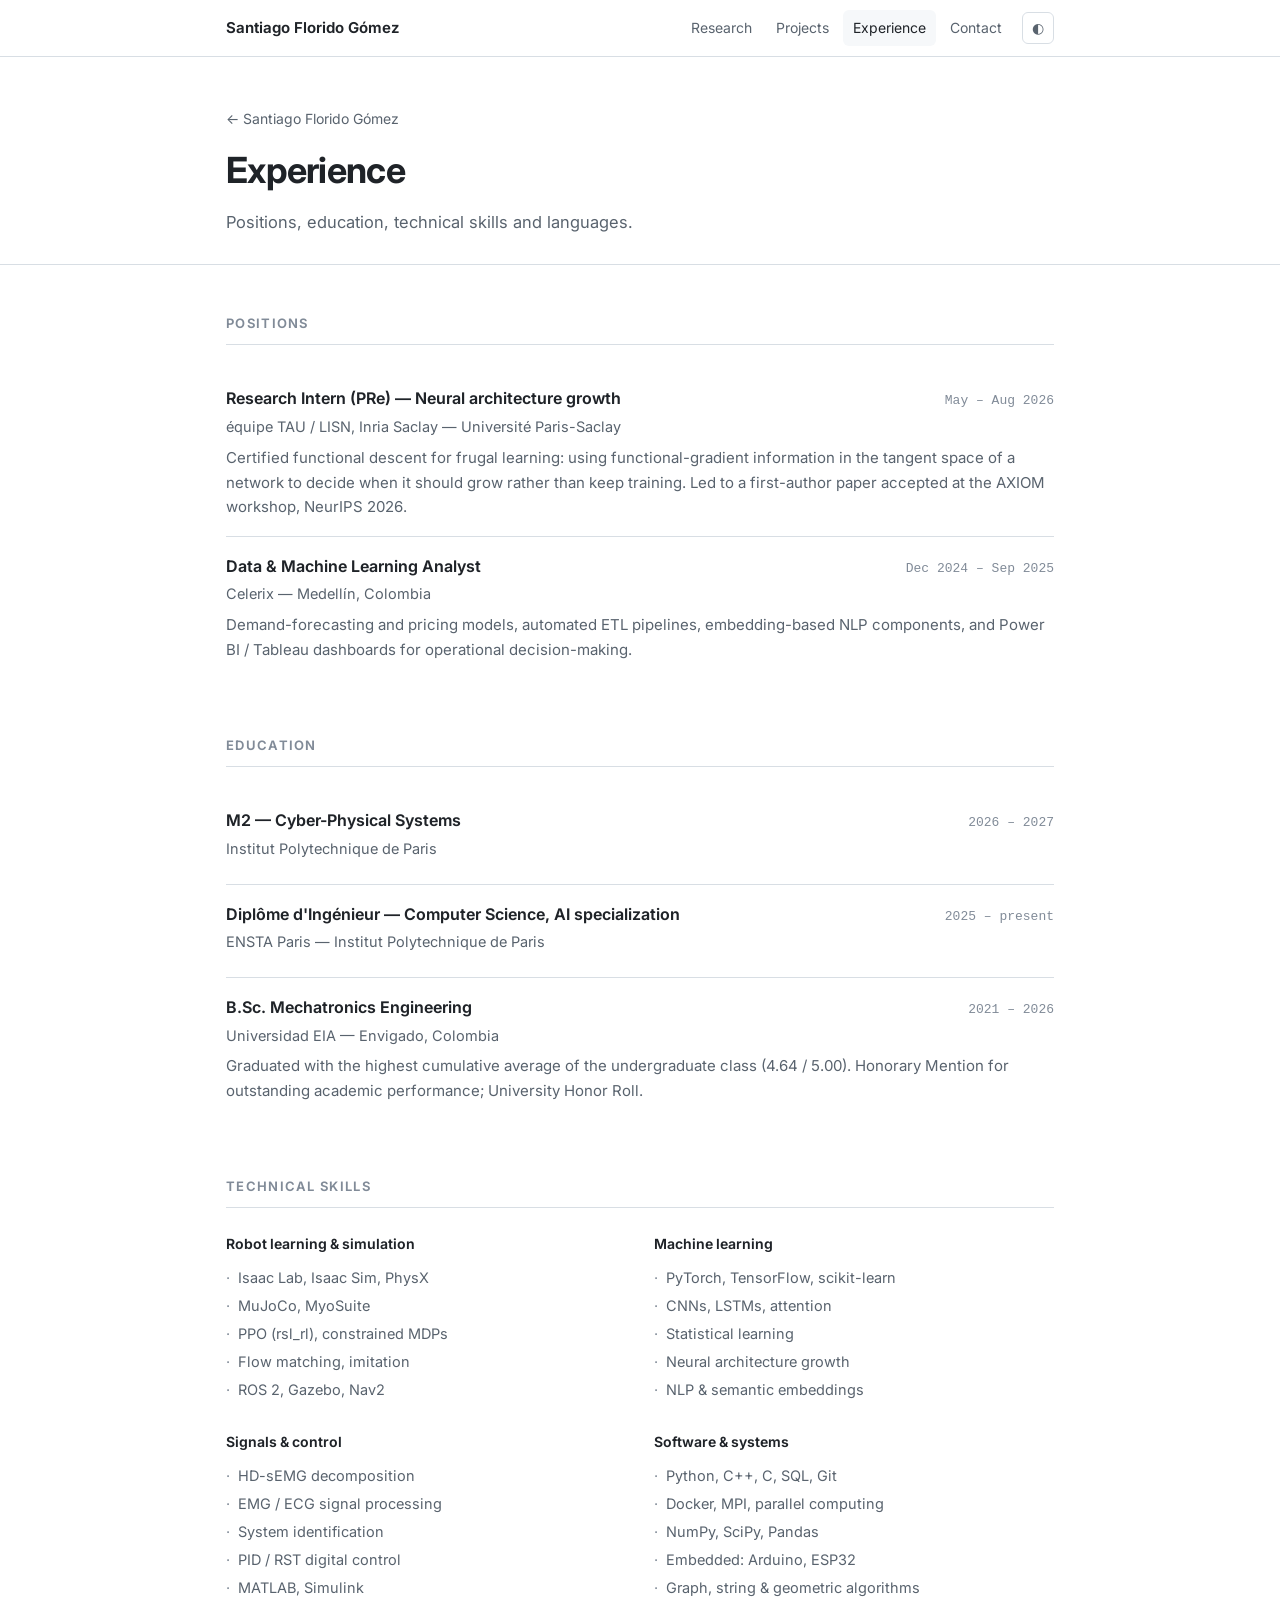
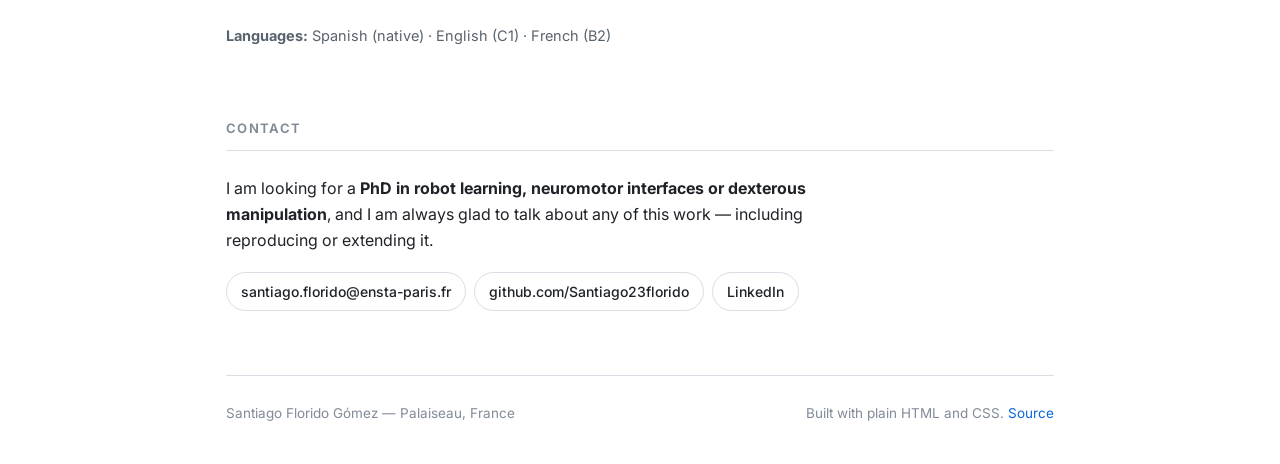
==== experience/index.html @ 655fb2b1 "Restructure the site as an index with three section pages The single page was carrying everything at" ====
<!doctype html>
<html lang="en" data-theme="">
<head>
<meta charset="utf-8" />
<meta name="viewport" content="width=device-width, initial-scale=1" />
<title>Experience — Santiago Florido Gómez</title>
<meta name="description" content="Positions, education, technical skills and languages." />
<meta name="author" content="Santiago Florido Gómez" />
<link rel="canonical" href="https://santiago23florido.github.io/experience/" />
<meta property="og:type" content="website" />
<meta property="og:title" content="Experience — Santiago Florido Gómez" />
<meta property="og:description" content="Positions, education, technical skills and languages." />
<meta property="og:url" content="https://santiago23florido.github.io/experience/" />
<meta name="twitter:card" content="summary" />
<link rel="icon" href="data:image/svg+xml,<svg xmlns='http://www.w3.org/2000/svg' viewBox='0 0 100 100'><text y='.9em' font-size='90'>&#129470;</text></svg>" />
<link rel="preconnect" href="https://fonts.googleapis.com" />
<link rel="preconnect" href="https://fonts.gstatic.com" crossorigin />
<link href="https://fonts.googleapis.com/css2?family=Inter:wght@400;500;600;700&display=swap" rel="stylesheet" />
<link rel="stylesheet" href="/style.css" />
<script>
  try { var t = localStorage.getItem("theme"); if (t) document.documentElement.setAttribute("data-theme", t); } catch (e) {}
</script>
</head>
<body>

<nav>
  <div class="wrap">
    <a class="brand" href="/">Santiago Florido Gómez</a>
    <a class="navlink" href="/research/">Research</a>
    <a class="navlink" href="/projects/">Projects</a>
    <a class="navlink active" href="/experience/">Experience</a>
    <a class="navlink" href="#contact">Contact</a>
    <button id="theme" type="button" aria-label="Switch between light and dark theme" title="Light / dark">&#9680;</button>
  </div>
</nav>

<header class="pagehead">
  <div class="wrap">
    <a class="back" href="/">&larr; Santiago Florido Gómez</a>
    <h1>Experience</h1>
    <p>Positions, education, technical skills and languages.</p>
  </div>
</header>

<section>
  <div class="wrap">
    <h2>Positions</h2>

    <div class="entry">
      <div class="top">
        <span class="what">Research Intern (PRe) — Neural architecture growth</span>
        <span class="when">May – Aug 2026</span>
      </div>
      <div class="where">équipe TAU / LISN, Inria Saclay — Université Paris-Saclay</div>
      <p>
        Certified functional descent for frugal learning: using functional-gradient information in
        the tangent space of a network to decide when it should grow rather than keep training.
        Led to a first-author paper accepted at the AXIOM workshop, NeurIPS 2026.
      </p>
    </div>

    <div class="entry">
      <div class="top">
        <span class="what">Data &amp; Machine Learning Analyst</span>
        <span class="when">Dec 2024 – Sep 2025</span>
      </div>
      <div class="where">Celerix — Medellín, Colombia</div>
      <p>
        Demand-forecasting and pricing models, automated ETL pipelines, embedding-based NLP
        components, and Power BI / Tableau dashboards for operational decision-making.
      </p>
    </div>
  </div>
</section>

<section>
  <div class="wrap">
    <h2>Education</h2>

    <div class="entry">
      <div class="top">
        <span class="what">M2 — Cyber-Physical Systems</span>
        <span class="when">2026 – 2027</span>
      </div>
      <div class="where">Institut Polytechnique de Paris</div>
    </div>

    <div class="entry">
      <div class="top">
        <span class="what">Diplôme d'Ingénieur — Computer Science, AI specialization</span>
        <span class="when">2025 – present</span>
      </div>
      <div class="where">ENSTA Paris — Institut Polytechnique de Paris</div>
    </div>

    <div class="entry">
      <div class="top">
        <span class="what">B.Sc. Mechatronics Engineering</span>
        <span class="when">2021 – 2026</span>
      </div>
      <div class="where">Universidad EIA — Envigado, Colombia</div>
      <p>
        Graduated with the highest cumulative average of the undergraduate class (4.64 / 5.00).
        Honorary Mention for outstanding academic performance; University Honor Roll.
      </p>
    </div>
  </div>
</section>

<section>
  <div class="wrap">
    <h2>Technical skills</h2>
    <div class="skills">
      <div class="skillgroup">
        <h3>Robot learning &amp; simulation</h3>
        <ul>
          <li>Isaac Lab, Isaac Sim, PhysX</li>
          <li>MuJoCo, MyoSuite</li>
          <li>PPO (rsl_rl), constrained MDPs</li>
          <li>Flow matching, imitation</li>
          <li>ROS 2, Gazebo, Nav2</li>
        </ul>
      </div>
      <div class="skillgroup">
        <h3>Machine learning</h3>
        <ul>
          <li>PyTorch, TensorFlow, scikit-learn</li>
          <li>CNNs, LSTMs, attention</li>
          <li>Statistical learning</li>
          <li>Neural architecture growth</li>
          <li>NLP &amp; semantic embeddings</li>
        </ul>
      </div>
      <div class="skillgroup">
        <h3>Signals &amp; control</h3>
        <ul>
          <li>HD-sEMG decomposition</li>
          <li>EMG / ECG signal processing</li>
          <li>System identification</li>
          <li>PID / RST digital control</li>
          <li>MATLAB, Simulink</li>
        </ul>
      </div>
      <div class="skillgroup">
        <h3>Software &amp; systems</h3>
        <ul>
          <li>Python, C++, C, SQL, Git</li>
          <li>Docker, MPI, parallel computing</li>
          <li>NumPy, SciPy, Pandas</li>
          <li>Embedded: Arduino, ESP32</li>
          <li>Graph, string &amp; geometric algorithms</li>
        </ul>
      </div>
    </div>
    <p style="margin-top:22px;color:var(--text-soft);font-size:14.5px">
      <b>Languages:</b> Spanish (native) · English (C1) · French (B2)
    </p>
  </div>
</section>

<section id="contact">
  <div class="wrap contact">
    <h2>Contact</h2>
    <p>
      I am looking for a <b>PhD in robot learning, neuromotor interfaces or dexterous
      manipulation</b>, and I am always glad to talk about any of this work — including
      reproducing or extending it.
    </p>
    <div class="links" style="margin-top:18px">
      <a href="mailto:santiago.florido@ensta-paris.fr">santiago.florido@ensta-paris.fr</a>
      <a href="https://github.com/Santiago23florido">github.com/Santiago23florido</a>
      <a href="https://www.linkedin.com/in/santiago-florido-gómez-722193232/">LinkedIn</a>
    </div>
  </div>
</section>

<div class="wrap">
  <footer>
    <span>Santiago Florido Gómez — Palaiseau, France</span>
    <span>Built with plain HTML and CSS. <a href="https://github.com/Santiago23florido/Santiago23florido.github.io">Source</a></span>
  </footer>
</div>

<script>
  (function () {
    var btn = document.getElementById("theme");
    if (!btn) return;
    function current() {
      var set = document.documentElement.getAttribute("data-theme");
      if (set === "dark" || set === "light") return set;
      return window.matchMedia("(prefers-color-scheme: dark)").matches ? "dark" : "light";
    }
    btn.addEventListener("click", function () {
      var next = current() === "dark" ? "light" : "dark";
      document.documentElement.setAttribute("data-theme", next);
      try { localStorage.setItem("theme", next); } catch (e) {}
    });
  })();
</script>

</body>
</html>
---- style.css ----
/* ===========================================================
   Santiago Florido Gómez — personal research site
   =========================================================== */

:root {
  --bg:        #ffffff;
  --bg-soft:   #f6f8fa;
  --bg-card:   #ffffff;
  --border:    #d8dee4;
  --text:      #1f2328;
  --text-soft: #59636e;
  --text-dim:  #818b98;
  --accent:    #0969da;
  --accent-soft:#ddf4ff;
  --mono: ui-monospace, "SFMono-Regular", "JetBrains Mono", Menlo, Consolas, monospace;
  --sans: "Inter", -apple-system, BlinkMacSystemFont, "Segoe UI", Roboto, Helvetica, Arial, sans-serif;
  --maxw: 860px;
}

:root[data-theme="dark"] {
  --bg:        #0d1117;
  --bg-soft:   #161b22;
  --bg-card:   #11161d;
  --border:    #30363d;
  --text:      #e6edf3;
  --text-soft: #9aa6b2;
  --text-dim:  #6e7781;
  --accent:    #58a6ff;
  --accent-soft:#0d2d4f;
}

@media (prefers-color-scheme: dark) {
  :root:not([data-theme="light"]) {
    --bg:        #0d1117;
    --bg-soft:   #161b22;
    --bg-card:   #11161d;
    --border:    #30363d;
    --text:      #e6edf3;
    --text-soft: #9aa6b2;
    --text-dim:  #6e7781;
    --accent:    #58a6ff;
    --accent-soft:#0d2d4f;
  }
}

* { box-sizing: border-box; }

html { scroll-behavior: smooth; scroll-padding-top: 72px; }

body {
  margin: 0;
  background: var(--bg);
  color: var(--text);
  font-family: var(--sans);
  font-size: 16px;
  line-height: 1.65;
  -webkit-font-smoothing: antialiased;
}

a { color: var(--accent); text-decoration: none; }
a:hover { text-decoration: underline; }

.wrap { max-width: var(--maxw); margin: 0 auto; padding: 0 16px; }

/* ---------------- nav ---------------- */
nav {
  position: sticky; top: 0; z-index: 50;
  background: color-mix(in srgb, var(--bg) 88%, transparent);
  backdrop-filter: saturate(180%) blur(12px);
  border-bottom: 1px solid var(--border);
}
nav .wrap {
  display: flex; align-items: center; gap: 4px;
  height: 56px; overflow-x: auto; scrollbar-width: none;
}
nav .wrap::-webkit-scrollbar { display: none; }
nav .brand {
  font-weight: 650; margin-right: auto; white-space: nowrap;
  color: var(--text); font-size: 15px;
}
nav a.navlink {
  color: var(--text-soft); font-size: 14px; padding: 6px 10px;
  border-radius: 6px; white-space: nowrap;
}
nav a.navlink:hover { background: var(--bg-soft); color: var(--text); text-decoration: none; }
#theme {
  background: none; border: 1px solid var(--border); color: var(--text-soft);
  border-radius: 6px; cursor: pointer; font-size: 14px;
  width: 32px; height: 32px; flex: none; margin-left: 6px;
}
#theme:hover { background: var(--bg-soft); color: var(--text); }

/* ---------------- hero ---------------- */
header.hero { padding: 64px 0 40px; border-bottom: 1px solid var(--border); }
header.hero h1 {
  font-size: clamp(30px, 6vw, 44px); line-height: 1.15;
  margin: 0 0 6px; letter-spacing: -0.02em; font-weight: 700;
}
header.hero .role { color: var(--text-soft); font-size: 17px; margin: 0 0 22px; }
header.hero .lede { font-size: 18px; max-width: 62ch; margin: 0 0 26px; }
header.hero .lede strong { font-weight: 620; }

.links { display: flex; flex-wrap: wrap; gap: 8px; }
.links a {
  display: inline-flex; align-items: center; gap: 7px;
  border: 1px solid var(--border); background: var(--bg-card);
  padding: 7px 14px; border-radius: 999px;
  font-size: 14px; color: var(--text); font-weight: 500;
}
.links a:hover { border-color: var(--accent); color: var(--accent); text-decoration: none; }
.links svg { width: 15px; height: 15px; fill: currentColor; flex: none; }

/* ---------------- sections ---------------- */
section { padding: 48px 0 8px; }
section > .wrap > h2 {
  font-size: 13px; text-transform: uppercase; letter-spacing: 0.1em;
  color: var(--text-dim); font-weight: 650;
  margin: 0 0 24px; padding-bottom: 10px; border-bottom: 1px solid var(--border);
}

/* ---------------- interests ---------------- */
.interests { display: grid; grid-template-columns: repeat(auto-fit, minmax(300px, 1fr)); gap: 14px; }
.interest {
  border: 1px solid var(--border); border-radius: 10px;
  padding: 16px 18px; background: var(--bg-card);
}
.interest h3 { margin: 0 0 6px; font-size: 15px; font-weight: 640; }
.interest p { margin: 0; font-size: 14.5px; color: var(--text-soft); line-height: 1.55; }

/* ---------------- publications ---------------- */
.pub {
  display: grid; grid-template-columns: 56px 1fr; gap: 18px;
  padding: 18px 0; border-bottom: 1px solid var(--border);
}
.pub:last-child { border-bottom: none; }
.pub .year { font-family: var(--mono); font-size: 14px; color: var(--text-dim); padding-top: 2px; }
.pub h3 { margin: 0 0 4px; font-size: 16.5px; font-weight: 620; line-height: 1.4; }
.pub .authors { margin: 0 0 4px; font-size: 14.5px; color: var(--text-soft); }
.pub .authors em { font-style: normal; font-weight: 650; color: var(--text); }
.pub .venue { margin: 0 0 8px; font-size: 14.5px; }
.pub .venue b { font-weight: 620; }
.pub .meta a { font-size: 13.5px; margin-right: 14px; }

/* ---------------- projects ---------------- */
.project {
  border: 1px solid var(--border); border-radius: 12px;
  padding: 22px 24px; margin-bottom: 18px; background: var(--bg-card);
}
.project > h3 { margin: 0 0 3px; font-size: 18px; font-weight: 660; line-height: 1.35; }
.project .sub { color: var(--text-dim); font-size: 13.5px; font-family: var(--mono); margin: 0 0 14px; }
.project p { margin: 0 0 12px; font-size: 15.5px; }
.result {
  border-left: 3px solid var(--accent);
  background: var(--bg-soft);
  padding: 12px 16px; border-radius: 0 8px 8px 0; margin: 0 0 12px;
  font-size: 15px;
}
.result p { margin: 0; }
.result p + p { margin-top: 8px; }
.caveat { color: var(--text-soft); font-size: 14px; font-style: italic; }
.tags { display: flex; flex-wrap: wrap; gap: 6px; margin-top: 14px; }
.tags span {
  font-family: var(--mono); font-size: 12px;
  background: var(--bg-soft); border: 1px solid var(--border);
  color: var(--text-soft); padding: 3px 9px; border-radius: 999px;
}

details.more {
  border: 1px solid var(--border); border-radius: 12px;
  padding: 0 22px; background: var(--bg-card);
}
details.more > summary {
  cursor: pointer; padding: 16px 0; font-weight: 600; font-size: 15.5px;
  list-style: none;
}
details.more > summary::-webkit-details-marker { display: none; }
details.more > summary::before { content: "▸ "; color: var(--text-dim); }
details.more[open] > summary::before { content: "▾ "; }
details.more ul { margin: 0 0 18px; padding-left: 20px; }
details.more li { margin-bottom: 9px; font-size: 15px; color: var(--text-soft); }
details.more li b { color: var(--text); font-weight: 600; }

/* ---------------- experience / education ---------------- */
.entry { padding: 16px 0; border-bottom: 1px solid var(--border); }
.entry:last-child { border-bottom: none; }
.entry .top {
  display: flex; flex-wrap: wrap; gap: 4px 14px;
  align-items: baseline; justify-content: space-between; margin-bottom: 3px;
}
.entry .what { font-weight: 640; font-size: 16px; }
.entry .when { font-family: var(--mono); font-size: 13px; color: var(--text-dim); white-space: nowrap; }
.entry .where { color: var(--text-soft); font-size: 14.5px; margin-bottom: 7px; }
.entry p { margin: 0; font-size: 15px; color: var(--text-soft); }

/* ---------------- skills ---------------- */
.skills { display: grid; grid-template-columns: repeat(auto-fit, minmax(330px, 1fr)); gap: 26px 28px; }
.skillgroup h3 {
  font-size: 14px; margin: 0 0 9px; font-weight: 640;
}
.skillgroup ul { margin: 0; padding: 0; list-style: none; }
.skillgroup li {
  font-size: 14.5px; color: var(--text-soft); padding: 2px 0;
}
.skillgroup li::before { content: "·"; color: var(--text-dim); margin-right: 8px; }

/* ---------------- contact ---------------- */
.contact p { font-size: 16px; max-width: 60ch; }

footer {
  margin-top: 56px; padding: 26px 0 40px;
  border-top: 1px solid var(--border);
  color: var(--text-dim); font-size: 13.5px;
  display: flex; flex-wrap: wrap; gap: 8px 20px; justify-content: space-between;
}

@media (max-width: 560px) {
  header.hero { padding: 44px 0 32px; }
  header.hero .lede { font-size: 17px; }
  .pub { grid-template-columns: 1fr; gap: 4px; }
  .project { padding: 18px 18px; }
}

/* ===========================================================
   Portada tipo indice: tarjetas que llevan a las sub-paginas
   =========================================================== */

.about p { font-size: 16.5px; max-width: 66ch; }
.about p + p { margin-top: 14px; }

.cards { display: grid; grid-template-columns: repeat(auto-fit, minmax(240px, 1fr)); gap: 16px; }
.card {
  display: flex; flex-direction: column;
  border: 1px solid var(--border); border-radius: 12px;
  padding: 22px 22px 18px; background: var(--bg-card);
  color: inherit; text-decoration: none;
  transition: border-color .15s ease, transform .15s ease;
}
.card:hover {
  border-color: var(--accent); text-decoration: none; transform: translateY(-2px);
}
.card h3 { margin: 0 0 8px; font-size: 18px; font-weight: 660; }
.card p { margin: 0 0 18px; font-size: 14.5px; color: var(--text-soft); line-height: 1.55; flex: 1; }
.card .enter { font-size: 14px; color: var(--accent); font-weight: 560; }

/* cabecera de sub-pagina */
.pagehead { padding: 48px 0 28px; border-bottom: 1px solid var(--border); }
.pagehead .back { font-size: 14px; color: var(--text-soft); }
.pagehead h1 { font-size: clamp(26px, 5vw, 36px); margin: 10px 0 8px; letter-spacing: -0.02em; }
.pagehead p { margin: 0; color: var(--text-soft); font-size: 16.5px; max-width: 62ch; }

.backtop { padding: 40px 0 0; font-size: 14px; }

/* el nombre de la barra ahora es enlace a la portada */
nav a.brand { color: var(--text); }
nav a.brand:hover { color: var(--accent); text-decoration: none; }

/* seccion actual marcada en la barra */
nav a.navlink.active { color: var(--text); background: var(--bg-soft); }
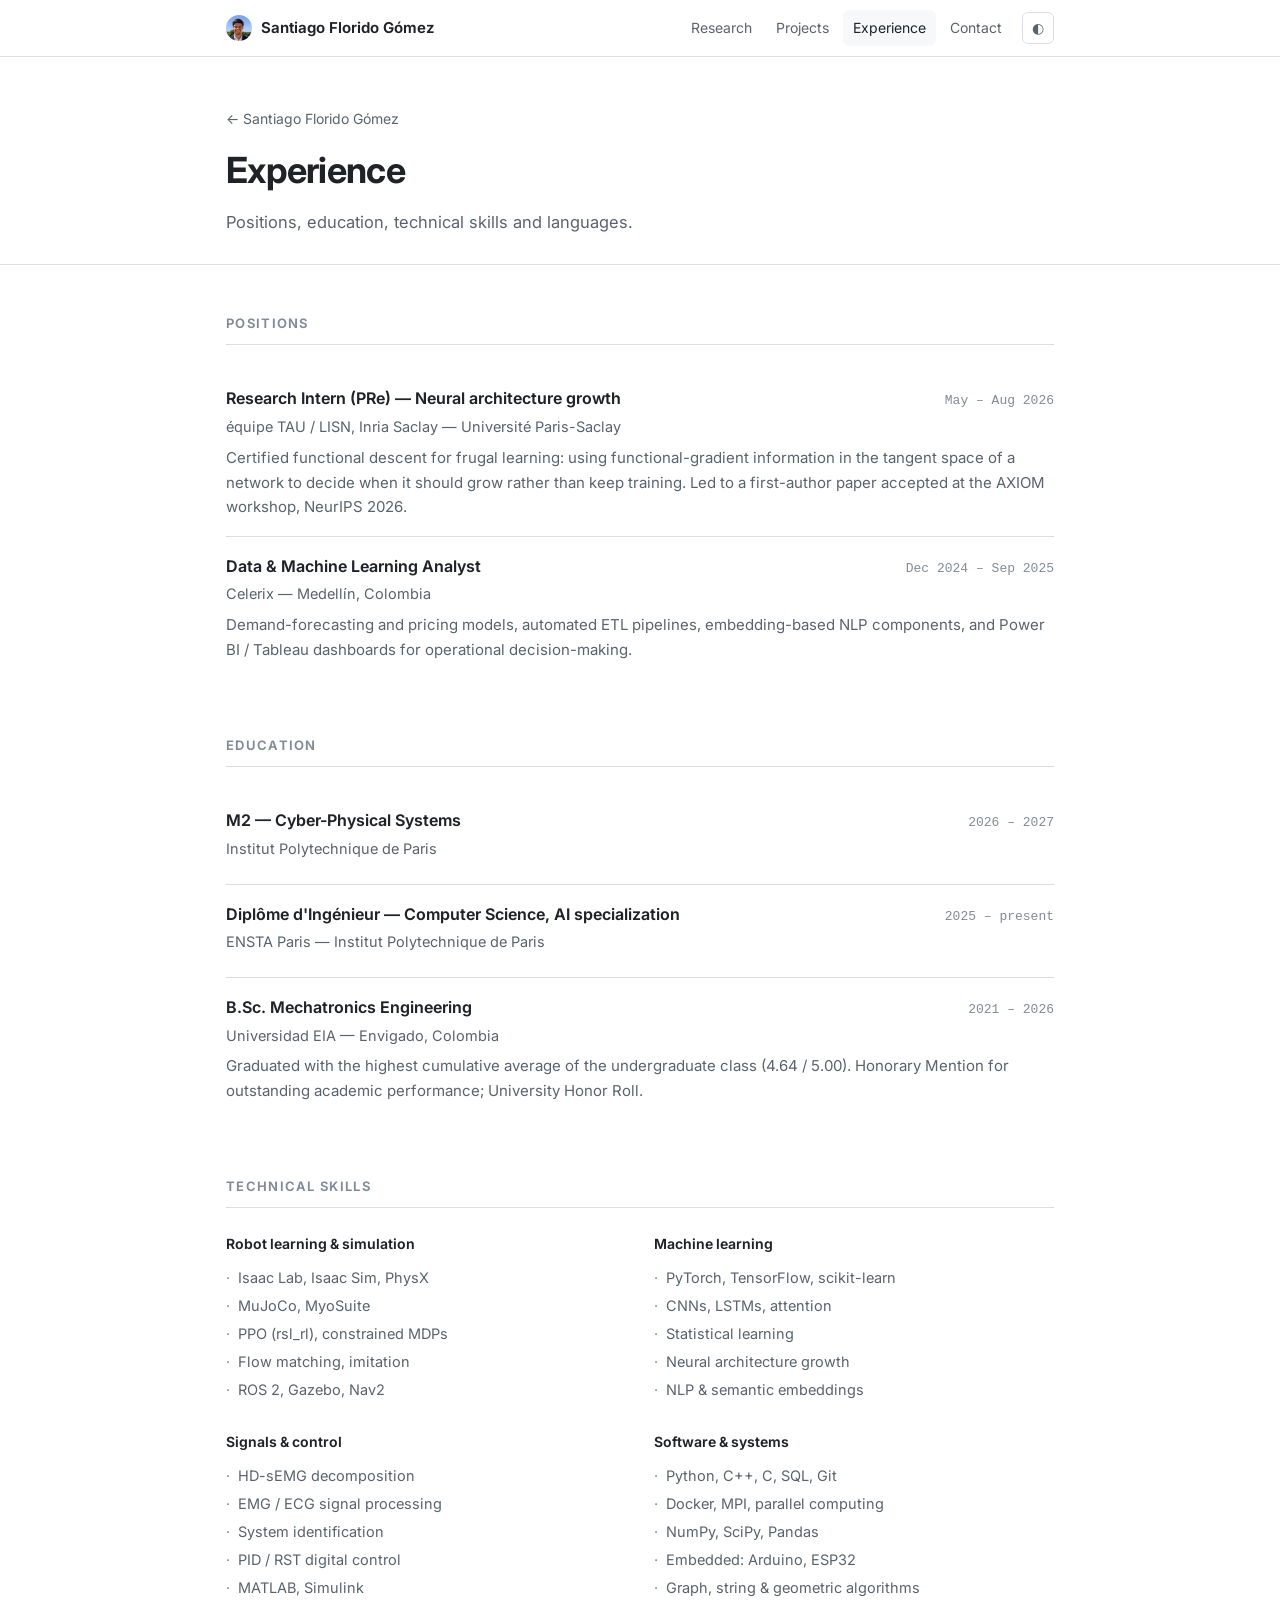
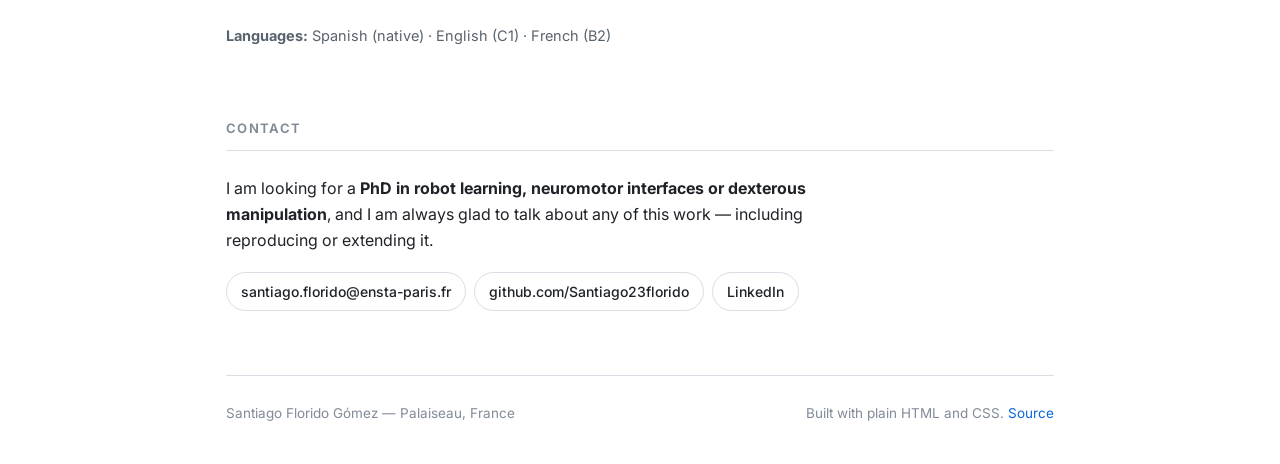
==== commit d6455386: "Add a portrait to the hero and the navigation bar Cropped to head and shoulders, 640x640 JPEG (53 KB" ====
--- a/experience/index.html
+++ b/experience/index.html
@@ -11,7 +11,9 @@
 <meta property="og:title" content="Experience — Santiago Florido Gómez" />
 <meta property="og:description" content="Positions, education, technical skills and languages." />
 <meta property="og:url" content="https://santiago23florido.github.io/experience/" />
+<meta property="og:image" content="https://santiago23florido.github.io/santiago.jpg" />
 <meta name="twitter:card" content="summary" />
+<meta name="twitter:image" content="https://santiago23florido.github.io/santiago.jpg" />
 <link rel="icon" href="data:image/svg+xml,<svg xmlns='http://www.w3.org/2000/svg' viewBox='0 0 100 100'><text y='.9em' font-size='90'>&#129470;</text></svg>" />
 <link rel="preconnect" href="https://fonts.googleapis.com" />
 <link rel="preconnect" href="https://fonts.gstatic.com" crossorigin />
@@ -25,7 +27,7 @@
 
 <nav>
   <div class="wrap">
-    <a class="brand" href="/">Santiago Florido Gómez</a>
+    <a class="brand" href="/"><img src="/santiago.jpg" alt="" width="26" height="26" />Santiago Florido Gómez</a>
     <a class="navlink" href="/research/">Research</a>
     <a class="navlink" href="/projects/">Projects</a>
     <a class="navlink active" href="/experience/">Experience</a>
--- a/style.css
+++ b/style.css
@@ -256,3 +256,34 @@
 
 /* seccion actual marcada en la barra */
 nav a.navlink.active { color: var(--text); background: var(--bg-soft); }
+
+/* ===========================================================
+   Retrato
+   =========================================================== */
+
+.herorow { display: flex; gap: 44px; align-items: flex-start; }
+.herotext { flex: 1; min-width: 0; }
+
+.portrait {
+  width: 190px; height: 190px; flex: none;
+  border-radius: 50%; object-fit: cover; object-position: center 22%;
+  border: 1px solid var(--border);
+  box-shadow: 0 2px 10px rgba(0, 0, 0, .10);
+  margin-top: 8px;
+}
+:root[data-theme="dark"] .portrait { box-shadow: 0 2px 14px rgba(0, 0, 0, .45); }
+@media (prefers-color-scheme: dark) {
+  :root:not([data-theme="light"]) .portrait { box-shadow: 0 2px 14px rgba(0, 0, 0, .45); }
+}
+
+/* miniatura en la barra de navegacion */
+nav a.brand { display: inline-flex; align-items: center; gap: 9px; }
+nav a.brand img {
+  width: 26px; height: 26px; border-radius: 50%;
+  object-fit: cover; object-position: center 22%; flex: none;
+}
+
+@media (max-width: 680px) {
+  .herorow { flex-direction: column-reverse; align-items: flex-start; gap: 24px; }
+  .portrait { width: 116px; height: 116px; margin-top: 0; }
+}
